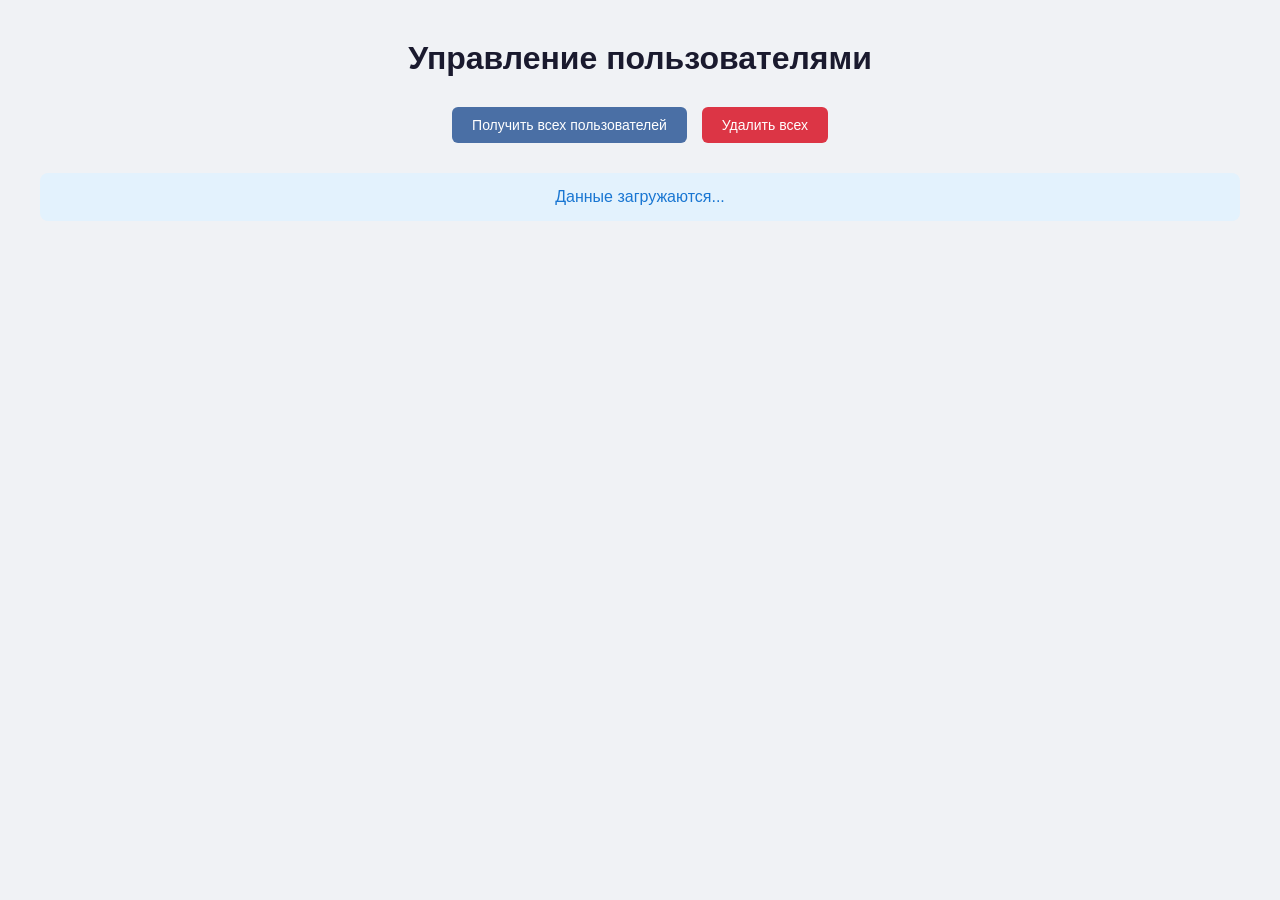
==== async/async.html @ 836c7522 "Homework#13" ====
<!DOCTYPE html>
<html lang="en">
<head>
  <meta charset="UTF-8">
  <meta name="viewport" content="width=device-width, initial-scale=1.0">
  <title>Управление пользователями</title>
  <link rel="stylesheet" href="async.css">
</head>
<body>
  <div class="container">
    <h1>Управление пользователями</h1>
    
    <div class="controls">
      <button id="get-all-btn" class="btn btn-primary">Получить всех пользователей</button>
      <button id="delete-all-btn" class="btn btn-danger">Удалить всех</button>
    </div>

    <div id="loading-message" class="message loading">Данные загружаются...</div>
    <div id="error-message" class="message error" style="display: none;">Ошибка при загрузке данных</div>
    <div id="info-message" class="message info" style="display: none;"></div>

    <div id="users-container" class="users-container" style="display: none;">
      <div id="users-list" class="users-list"></div>
    </div>
  </div>

  <script type="module" src="async.js"></script>
</body>
</html>
---- async/async.css ----
* {
  margin: 0;
  padding: 0;
  box-sizing: border-box;
}

body {
  font-family: Arial, sans-serif;
  background-color: #f0f2f5;
  min-height: 100vh;
  padding: 40px 20px;
}

.container {
  max-width: 1200px;
  margin: 0 auto;
}

h1 {
  text-align: center;
  color: #1a1a2e;
  margin-bottom: 30px;
}

.controls {
  display: flex;
  justify-content: center;
  gap: 15px;
  margin-bottom: 30px;
}

.btn {
  padding: 10px 20px;
  font-size: 14px;
  border: none;
  border-radius: 6px;
  cursor: pointer;
}

.btn-primary {
  background-color: #4a6fa5;
  color: white;
}

.btn-primary:hover {
  background-color: #3a5a8c;
}

.btn-danger {
  background-color: #dc3545;
  color: white;
}

.btn-danger:hover {
  background-color: #b02a37;
}

.message {
  text-align: center;
  padding: 15px;
  margin-bottom: 20px;
  border-radius: 8px;
  font-size: 16px;
}

.loading {
  background-color: #e3f2fd;
  color: #1976d2;
}

.error {
  background-color: #ffebee;
  color: #c62828;
}

.info {
  background-color: #e8f5e9;
  color: #2e7d32;
}

.users-list {
  display: flex;
  flex-wrap: wrap;
  justify-content: center;
  gap: 20px;
}

.user-card {
  background-color: white;
  border-radius: 12px;
  padding: 20px;
  width: 280px;
  box-shadow: 0 2px 8px rgba(0, 0, 0, 0.1);
  position: relative;
}

.user-name {
  font-size: 18px;
  font-weight: bold;
  color: #1a1a2e;
  margin-bottom: 8px;
  padding-right: 30px;
}

.user-telegram {
  font-size: 13px;
  color: #4a6fa5;
  margin-bottom: 10px;
  word-break: break-word;
}

.user-details {
  font-size: 12px;
  color: #666;
  border-top: 1px solid #eee;
  padding-top: 10px;
  margin-top: 5px;
}

.user-details span {
  display: inline-block;
  margin-right: 8px;
  margin-top: 5px;
}

.delete-user-btn {
  position: absolute;
  top: 12px;
  right: 12px;
  background-color: #dc3545;
  color: white;
  border: none;
  width: 28px;
  height: 28px;
  border-radius: 50%;
  cursor: pointer;
  font-size: 16px;
}

.delete-user-btn:hover {
  background-color: #b02a37;
}

.empty-message {
  text-align: center;
  padding: 40px;
  color: #999;
  font-size: 16px;
}
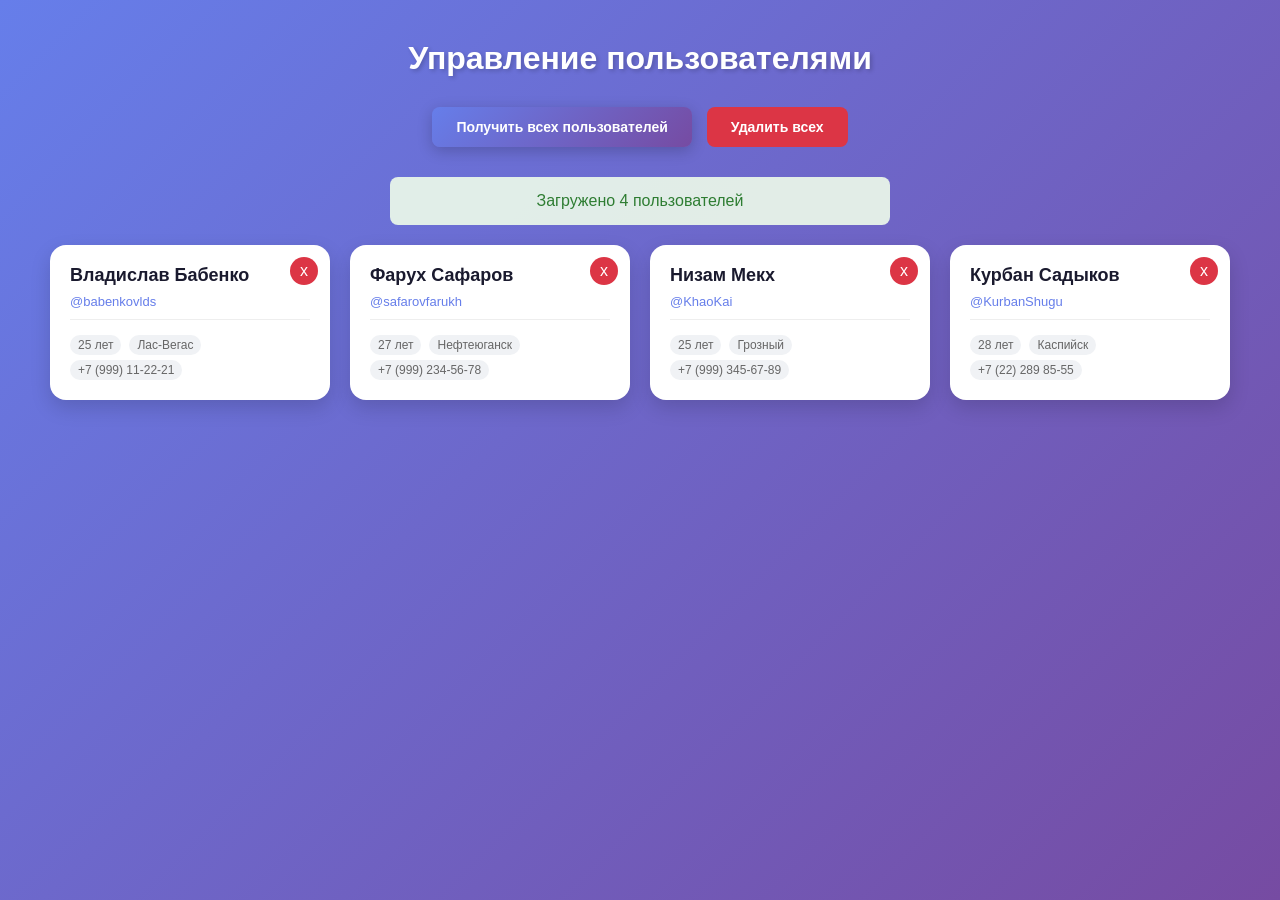
==== commit 0c30fcd3: "Homework#13" ====
--- a/async/async.html
+++ b/async/async.html
@@ -18,12 +18,18 @@
     <div id="loading-message" class="message loading">Данные загружаются...</div>
     <div id="error-message" class="message error" style="display: none;">Ошибка при загрузке данных</div>
     <div id="info-message" class="message info" style="display: none;"></div>
-
     <div id="users-container" class="users-container" style="display: none;">
       <div id="users-list" class="users-list"></div>
     </div>
   </div>
-
+  <template id="user-card-template">
+    <div class="user-card">
+      <button class="delete-user-btn" data-id="">x</button>
+      <div class="user-name"></div>
+      <div class="user-telegram"></div>
+      <div class="user-details"></div>
+    </div>
+  </template>
   <script type="module" src="async.js"></script>
 </body>
 </html>
--- a/async/async.css
+++ b/async/async.css
@@ -6,7 +6,7 @@
 
 body {
   font-family: Arial, sans-serif;
-  background-color: #f0f2f5;
+  background: linear-gradient(135deg, #667eea 0%, #764ba2 100%);
   min-height: 100vh;
   padding: 40px 20px;
 }
@@ -18,8 +18,9 @@
 
 h1 {
   text-align: center;
-  color: #1a1a2e;
+  color: white;
   margin-bottom: 30px;
+  text-shadow: 2px 2px 4px rgba(0, 0, 0, 0.2);
 }
 
 .controls {
@@ -30,20 +31,24 @@
 }
 
 .btn {
-  padding: 10px 20px;
+  padding: 12px 24px;
   font-size: 14px;
   border: none;
-  border-radius: 6px;
+  border-radius: 8px;
   cursor: pointer;
+  font-weight: bold;
+  transition: all 0.3s ease;
 }
 
 .btn-primary {
-  background-color: #4a6fa5;
+  background: linear-gradient(135deg, #667eea 0%, #764ba2 100%);
   color: white;
+  box-shadow: 0 4px 15px rgba(0, 0, 0, 0.2);
 }
 
 .btn-primary:hover {
-  background-color: #3a5a8c;
+  transform: translateY(-2px);
+  box-shadow: 0 6px 20px rgba(0, 0, 0, 0.25);
 }
 
 .btn-danger {
@@ -53,6 +58,7 @@
 
 .btn-danger:hover {
   background-color: #b02a37;
+  transform: translateY(-2px);
 }
 
 .message {
@@ -61,21 +67,28 @@
   margin-bottom: 20px;
   border-radius: 8px;
   font-size: 16px;
+  max-width: 500px;
+  margin-left: auto;
+  margin-right: auto;
 }
 
 .loading {
-  background-color: #e3f2fd;
+  background-color: rgba(227, 242, 253, 0.95);
   color: #1976d2;
 }
 
 .error {
-  background-color: #ffebee;
+  background-color: rgba(255, 235, 238, 0.95);
   color: #c62828;
 }
 
 .info {
-  background-color: #e8f5e9;
+  background-color: rgba(232, 245, 233, 0.95);
   color: #2e7d32;
+}
+
+.users-container {
+  margin-top: 20px;
 }
 
 .users-list {
@@ -87,11 +100,37 @@
 
 .user-card {
   background-color: white;
-  border-radius: 12px;
+  border-radius: 16px;
   padding: 20px;
   width: 280px;
-  box-shadow: 0 2px 8px rgba(0, 0, 0, 0.1);
+  box-shadow: 0 8px 20px rgba(0, 0, 0, 0.15);
   position: relative;
+  transition: all 0.3s ease;
+}
+
+.user-card:hover {
+  transform: translateY(-5px);
+  box-shadow: 0 12px 28px rgba(0, 0, 0, 0.2);
+}
+
+.delete-user-btn {
+  position: absolute;
+  top: 12px;
+  right: 12px;
+  background-color: #dc3545;
+  color: white;
+  border: none;
+  width: 28px;
+  height: 28px;
+  border-radius: 50%;
+  cursor: pointer;
+  font-size: 16px;
+  transition: all 0.3s ease;
+}
+
+.delete-user-btn:hover {
+  background-color: #b02a37;
+  transform: scale(1.1);
 }
 
 .user-name {
@@ -104,7 +143,7 @@
 
 .user-telegram {
   font-size: 13px;
-  color: #4a6fa5;
+  color: #667eea;
   margin-bottom: 10px;
   word-break: break-word;
 }
@@ -121,29 +160,16 @@
   display: inline-block;
   margin-right: 8px;
   margin-top: 5px;
-}
-
-.delete-user-btn {
-  position: absolute;
-  top: 12px;
-  right: 12px;
-  background-color: #dc3545;
-  color: white;
-  border: none;
-  width: 28px;
-  height: 28px;
-  border-radius: 50%;
-  cursor: pointer;
-  font-size: 16px;
-}
-
-.delete-user-btn:hover {
-  background-color: #b02a37;
+  background-color: #f0f2f5;
+  padding: 3px 8px;
+  border-radius: 12px;
 }
 
 .empty-message {
   text-align: center;
-  padding: 40px;
+  padding: 60px;
+  background-color: rgba(255, 255, 255, 0.9);
+  border-radius: 16px;
   color: #999;
-  font-size: 16px;
+  font-size: 18px;
 }
